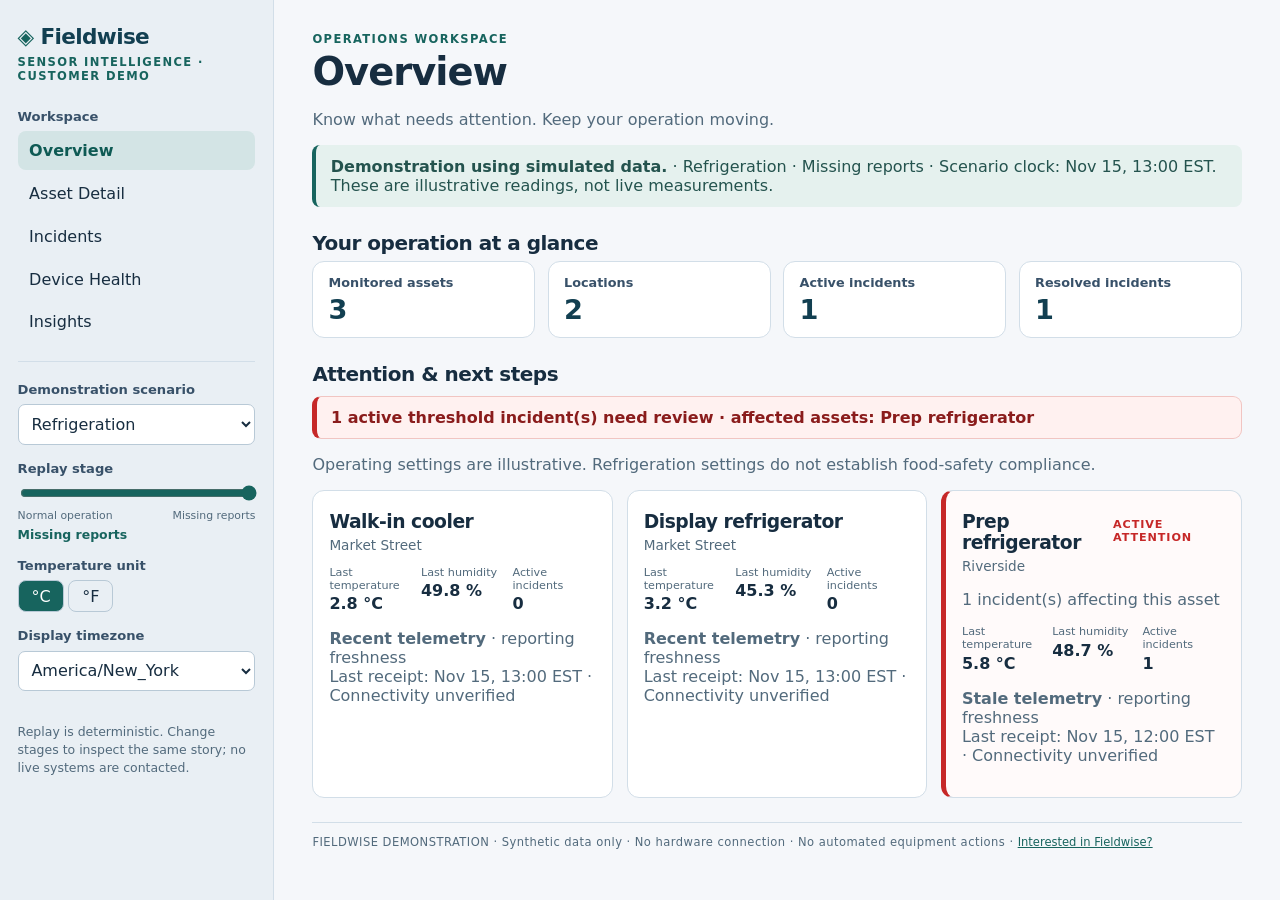
==== index.html @ 1389ee79 "Initial Fieldwise public demo" ====
<!doctype html>
<html lang="en">
<head>
  <meta charset="utf-8">
  <meta name="viewport" content="width=device-width, initial-scale=1">
  <meta name="description" content="Fieldwise synthetic operations demonstration">
  <title>Fieldwise | Operations demo</title>
  <link rel="stylesheet" href="./styles.css">
  <style>
    a, .contact-trigger { color: var(--teal); }
    .contact-trigger { background: none; border: 0; padding: 0; text-decoration: underline; }
    dialog { border: 0; border-radius: 14px; box-shadow: 0 18px 60px #172d4040; color: var(--ink); max-width: 520px; padding: 0; width: calc(100% - 2rem); }
    dialog::backdrop { background: #172d4066; }
    dialog form { padding: 1.25rem 1.35rem 1.35rem; }
    .modal-header { align-items: flex-start; display: flex; justify-content: space-between; gap: 1rem; }
    .modal-header h2 { margin-top: .1rem; }
    .modal-close { background: transparent; border: 0; color: var(--muted); font-size: 1.7rem; line-height: 1; padding: .1rem .25rem; }
    .form-label { color: #385169; display: block; font-size: .82rem; font-weight: 700; margin: .9rem 0 .35rem; }
    .form-label span { color: var(--red); }
    .contact-form input, .contact-form textarea, dialog input, dialog textarea { border: 1px solid #b8c9d6; border-radius: 7px; color: var(--ink); padding: .6rem; width: 100%; }
    dialog textarea { min-height: 110px; resize: vertical; }
    .modal-actions { display: flex; gap: .6rem; justify-content: flex-end; margin-top: 1rem; }
    .primary-button, .secondary-button { border: 0; border-radius: 7px; padding: .6rem .85rem; }
    .primary-button { background: var(--teal); color: #fff; }
    .secondary-button { background: #e9eff4; color: var(--ink); }
    .form-status { min-height: 1.4rem; margin-top: .7rem; }
    .honeypot { display: none !important; }
    .form-status.success { margin: .7rem 0 0; }
    .form-status.failure { background: #fff1f0; border-left: 4px solid var(--red); color: #8a1c1c; padding: .55rem .7rem; }
    @media (max-width: 760px) { dialog { max-height: 92vh; overflow: auto; } }
  </style>
</head>
<body>
  <div class="shell">
    <aside class="sidebar" id="sidebar">
      <div class="brand"><span>◈</span> Fieldwise</div>
      <p class="eyebrow">SENSOR INTELLIGENCE · CUSTOMER DEMO</p>
      <label class="label">Workspace</label><nav id="nav" aria-label="Workspace"></nav>
      <hr>
      <label class="label" for="scenario">Demonstration scenario</label>
      <select id="scenario"><option>Refrigeration</option><option>Building environment</option></select>
      <label class="label" for="stage">Replay stage</label>
      <input id="stage" type="range" min="24" max="60" value="60">
      <div class="range-labels"><span>Normal operation</span><span>Missing reports</span></div><output id="stage-name"></output>
      <label class="label">Temperature unit</label><div class="segmented"><button data-unit="°C" class="active">°C</button><button data-unit="°F">°F</button></div>
      <label class="label" for="timezone">Display timezone</label>
      <select id="timezone"><option value="America/New_York">America/New_York</option><option value="UTC">UTC</option></select>
      <p class="sidebar-note">Replay is deterministic. Change stages to inspect the same story; no live systems are contacted.</p>
    </aside>
    <button class="mobile-menu" id="mobile-menu" aria-label="Open navigation">☰</button>
    <main><div class="mobile-brand brand">◈ Fieldwise</div><div id="app"></div><footer>FIELDWISE DEMONSTRATION · Synthetic data only · No hardware connection · No automated equipment actions · <button class="contact-trigger" id="contact-open" type="button">Interested in Fieldwise?</button></footer></main>
  </div>
  <dialog id="contact-dialog" aria-labelledby="contact-title">
    <form id="contact-form" method="post" action="https://formspree.io/f/xnpdpzbl">
      <div class="modal-header"><div><p class="demo-tag">FIELDWISE DEMONSTRATION</p><h2 id="contact-title">Interested in Fieldwise?</h2></div><button class="modal-close" id="contact-close" type="button" aria-label="Close contact form">×</button></div>
      <p class="caption">Tell us how we can follow up. Contact submissions are processed by Formspree.</p>
      <label class="form-label" for="contact-name">Name <span aria-hidden="true">*</span></label>
      <input id="contact-name" name="name" type="text" autocomplete="name" required>
      <label class="form-label" for="contact-email">Email <span aria-hidden="true">*</span></label>
      <input id="contact-email" name="email" type="email" autocomplete="email" required>
      <label class="form-label" for="contact-message">Message <span aria-hidden="true">*</span></label>
      <textarea id="contact-message" name="message" rows="5" required></textarea>
      <input class="honeypot" type="text" name="_gotcha" tabindex="-1" autocomplete="off" aria-hidden="true">
      <div id="contact-status" class="form-status" role="status" aria-live="polite"></div>
      <div class="modal-actions"><button class="secondary-button" id="contact-cancel" type="button">Cancel</button><button class="primary-button" id="contact-submit" type="submit">Send inquiry</button></div>
    </form>
  </dialog>
  <script src="./app.js"></script>
</body>
</html>
---- styles.css ----
:root{--ink:#172d40;--muted:#526a7c;--teal:#17645e;--blue:#245b9b;--red:#c62828;--amber:#b26a00;--line:#d2dee8;--bg:#f5f7fa;--side:#e9eff4;font-family:Inter,ui-sans-serif,system-ui,-apple-system,"Segoe UI",sans-serif}*{box-sizing:border-box}body{margin:0;background:var(--bg);color:var(--ink)}button,select,input{font:inherit;cursor:pointer}.shell{display:grid;grid-template-columns:274px minmax(0,1fr);min-height:100vh}.sidebar{background:var(--side);border-right:1px solid var(--line);padding:1.5rem 1.1rem}.brand{color:#123f51;font-size:1.35rem;font-weight:800;letter-spacing:-.03em}.brand span{color:var(--teal)}.eyebrow,.demo-tag{color:var(--teal);font-size:.72rem;font-weight:800;letter-spacing:.12em}.eyebrow{margin:.35rem 0 1.65rem}.label{display:block;color:#385169;font-size:.82rem;font-weight:700;margin:1rem 0 .45rem}#nav{display:grid;gap:.25rem}#nav button,.segmented button{border:0;border-radius:8px;background:transparent;color:var(--ink);padding:.62rem .72rem;text-align:left}#nav button:hover,.segmented button:hover{background:#dbe6ee}#nav button.active{background:#d3e4e5;color:#0e5a54;font-weight:800}hr{border:0;border-top:1px solid var(--line);margin:1.25rem 0}select,input[type=range]{width:100%}select{border:1px solid #b8c9d6;border-radius:7px;background:#fff;color:var(--ink);padding:.55rem}.range-labels{display:flex;justify-content:space-between;color:var(--muted);font-size:.68rem;margin-top:.25rem}input[type=range]{accent-color:var(--teal)}output{display:block;color:var(--teal);font-size:.78rem;font-weight:800;margin-top:.3rem}.segmented{display:flex;gap:.25rem}.segmented button{border:1px solid #b8c9d6;padding:.35rem .8rem;text-align:center}.segmented button.active{background:var(--teal);color:#fff}.sidebar-note{color:var(--muted);font-size:.78rem;line-height:1.45;margin-top:2rem}main{min-width:0;max-width:1480px;padding:2rem clamp(1rem,3vw,3rem) 1rem;width:100%}.mobile-brand,.mobile-menu{display:none}h1,h2,h3{letter-spacing:-.025em;margin:.2rem 0 .35rem}h1{font-size:clamp(1.8rem,3vw,2.5rem)}h2{font-size:1.25rem;margin-top:1.5rem}.subtitle,.caption{color:var(--muted)}.notice{background:#e5f1ee;border-left:4px solid var(--teal);border-radius:8px;color:#24534e;padding:.75rem .9rem;margin:1rem 0}.metrics{display:grid;grid-template-columns:repeat(4,minmax(0,1fr));gap:.8rem}.metric,.card,.chart-card,.table-wrap{background:#fff;border:1px solid var(--line);border-radius:12px}.metric{padding:.8rem .95rem}.metric-label{color:#385169;font-size:.8rem;font-weight:700}.metric-value{color:#123f51;font-size:1.7rem;font-weight:800;margin-top:.25rem}.alert,.success,.warning{border-radius:9px;padding:.7rem .85rem;margin:.6rem 0;font-weight:700}.alert{background:#fff1f0;border:1px solid #f1c5c2;border-left:5px solid var(--red);color:#8a1c1c}.warning{background:#fff7e6;border:1px solid #ecd6a3;border-left:5px solid var(--amber);color:#775000}.success{background:#eff8f3;border:1px solid #c6e2d2;border-left:5px solid #4f7c6d;color:#426056}.cards{display:grid;grid-template-columns:repeat(auto-fit,minmax(270px,1fr));gap:.85rem}.card{padding:1rem}.card.active{border-left:5px solid var(--red);background:#fffafa}.card.stale{border-left:5px solid var(--amber);background:#fffdf7}.card-head{display:flex;justify-content:space-between;gap:.5rem;align-items:baseline}.status{color:var(--red);font-size:.7rem;font-weight:900;letter-spacing:.08em;text-transform:uppercase}.status.stale{color:var(--amber)}.meta{color:var(--muted);font-size:.85rem;margin:0 0 .8rem}.stats{display:grid;grid-template-columns:repeat(3,1fr);gap:.5rem}.stat-label{color:var(--muted);font-size:.7rem}.stat-value{font-weight:800;margin-top:.15rem}.toolbar{display:flex;flex-wrap:wrap;gap:.75rem;align-items:end;margin:1rem 0}.toolbar label{color:var(--muted);font-size:.8rem;font-weight:700}.toolbar select{min-width:190px;margin-top:.3rem}.chart-card{padding:.7rem .8rem .4rem;margin:.65rem 0 1rem;overflow:hidden}.chart-card svg{display:block;height:auto;width:100%}.legend{display:flex;flex-wrap:wrap;gap:1rem;color:var(--muted);font-size:.76rem;padding:.25rem .4rem .45rem}.legend span{display:inline-flex;align-items:center;gap:.35rem}.swatch{display:inline-block;height:3px;width:20px}.threshold-swatch{border-top:2px dashed #8a6d3b;height:0}.dot-swatch{background:var(--red);border-radius:50%;height:9px;width:9px}table{border-collapse:collapse;min-width:760px;width:100%}.table-wrap{overflow-x:auto}th,td{border-bottom:1px solid #e5ebef;padding:.65rem .7rem;text-align:left;vertical-align:top}th{background:#f2f6f8;color:#385169;font-size:.74rem;text-transform:uppercase}td{font-size:.82rem}tr.active{background:#fff4f2;color:#6d1a1a}tr.resolved{background:#f5faf7;color:#426056}.badge{border-radius:999px;font-size:.68rem;font-weight:900;padding:.2rem .45rem;text-transform:uppercase}.badge.active{background:#f8d3d0;color:#8a1c1c}.badge.resolved{background:#d9ede1;color:#426056}.insight{margin-bottom:.65rem}.insight strong{color:#123f51}footer{border-top:1px solid var(--line);color:var(--muted);font-size:.72rem;letter-spacing:.04em;margin-top:1.5rem;padding-top:.8rem}.empty{color:var(--muted);padding:1rem;text-align:center}.grid-line{stroke:#e3e9ee;stroke-width:1}.measurement-line{fill:none;stroke-width:2.5}.measurement-dot{fill:#fff;stroke:currentColor;stroke-width:1.5}.excursion-dot{fill:var(--red);stroke:#fff;stroke-width:1.5}.threshold-line{stroke:#8a6d3b;stroke-dasharray:5 4;stroke-width:1.5}.threshold-label{fill:#6f5b2e;font-size:12px}.axis-label{fill:#526a7c;font-size:11px}.axis-title{fill:#526a7c;font-size:11px;font-weight:700}@media(max-width:760px){.shell{display:block}.sidebar{box-shadow:8px 0 18px #172d4020;height:100%;left:0;max-width:290px;position:fixed;top:0;transform:translateX(-105%);transition:transform .2s;width:84vw;z-index:5}.sidebar.open{transform:translateX(0)}.mobile-menu{background:var(--teal);border:0;border-radius:50%;color:#fff;display:block;font-size:1.1rem;height:42px;position:fixed;right:1rem;top:1rem;width:42px;z-index:4}.mobile-brand{display:block;margin-bottom:2.2rem}.metrics{grid-template-columns:repeat(2,minmax(0,1fr))}.stats{grid-template-columns:1fr}main{padding:1rem}.card-head{align-items:flex-start;flex-direction:column}}
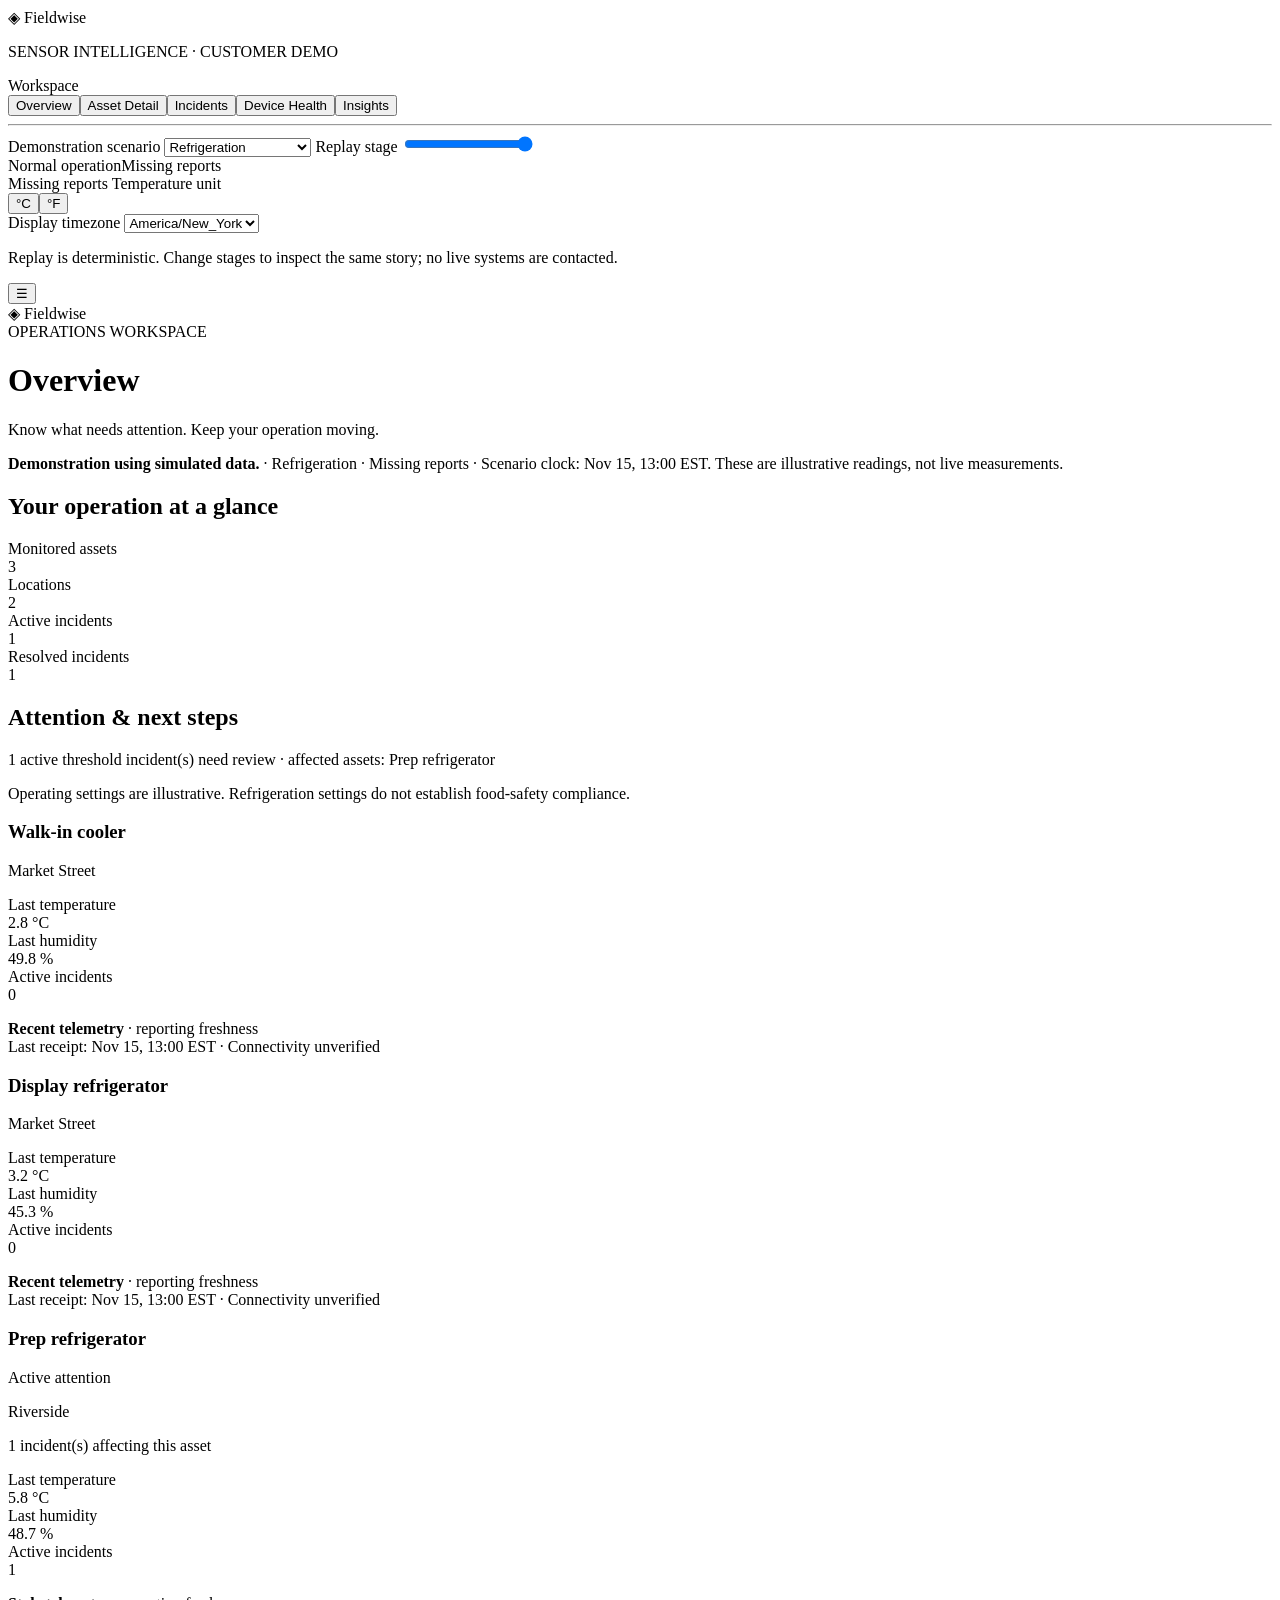
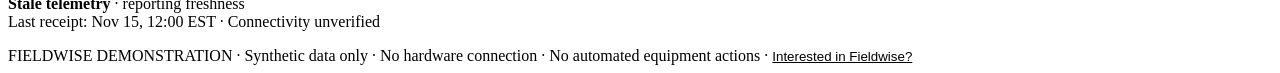
==== commit 60646635: "feat: improve mobile accessibility and incident presentation" ====
--- a/index.html
+++ b/index.html
@@ -31,11 +31,12 @@
   </style>
 </head>
 <body>
+  <a class="skip-link" href="#main-content">Skip to main content</a>
   <div class="shell">
-    <aside class="sidebar" id="sidebar">
+    <aside class="sidebar" id="sidebar" aria-labelledby="workspace-label" tabindex="-1">
       <div class="brand"><span>◈</span> Fieldwise</div>
       <p class="eyebrow">SENSOR INTELLIGENCE · CUSTOMER DEMO</p>
-      <label class="label">Workspace</label><nav id="nav" aria-label="Workspace"></nav>
+      <label class="label" id="workspace-label">Workspace</label><nav id="nav" aria-label="Workspace"></nav>
       <hr>
       <label class="label" for="scenario">Demonstration scenario</label>
       <select id="scenario"><option>Refrigeration</option><option>Building environment</option></select>
@@ -47,8 +48,9 @@
       <select id="timezone"><option value="America/New_York">America/New_York</option><option value="UTC">UTC</option></select>
       <p class="sidebar-note">Replay is deterministic. Change stages to inspect the same story; no live systems are contacted.</p>
     </aside>
-    <button class="mobile-menu" id="mobile-menu" aria-label="Open navigation">☰</button>
-    <main><div class="mobile-brand brand">◈ Fieldwise</div><div id="app"></div><footer>FIELDWISE DEMONSTRATION · Synthetic data only · No hardware connection · No automated equipment actions · <button class="contact-trigger" id="contact-open" type="button">Interested in Fieldwise?</button></footer></main>
+    <button class="mobile-menu" id="mobile-menu" aria-label="Open navigation" aria-controls="sidebar" aria-expanded="false">☰</button>
+    <div class="mobile-backdrop" id="mobile-backdrop" hidden></div>
+    <main id="main-content" tabindex="-1"><div class="mobile-brand brand">◈ Fieldwise</div><div id="app"></div><footer>FIELDWISE DEMONSTRATION · Synthetic data only · No hardware connection · No automated equipment actions · <button class="contact-trigger" id="contact-open" type="button">Interested in Fieldwise?</button></footer></main>
   </div>
   <dialog id="contact-dialog" aria-labelledby="contact-title">
     <form id="contact-form" method="post" action="https://formspree.io/f/xnpdpzbl">
--- a/styles.css
+++ b/styles.css
@@ -1 +1 @@
-:root{--ink:#172d40;--muted:#526a7c;--teal:#17645e;--blue:#245b9b;--red:#c62828;--amber:#b26a00;--line:#d2dee8;--bg:#f5f7fa;--side:#e9eff4;font-family:Inter,ui-sans-serif,system-ui,-apple-system,"Segoe UI",sans-serif}*{box-sizing:border-box}body{margin:0;background:var(--bg);color:var(--ink)}button,select,input{font:inherit;cursor:pointer}.shell{display:grid;grid-template-columns:274px minmax(0,1fr);min-height:100vh}.sidebar{background:var(--side);border-right:1px solid var(--line);padding:1.5rem 1.1rem}.brand{color:#123f51;font-size:1.35rem;font-weight:800;letter-spacing:-.03em}.brand span{color:var(--teal)}.eyebrow,.demo-tag{color:var(--teal);font-size:.72rem;font-weight:800;letter-spacing:.12em}.eyebrow{margin:.35rem 0 1.65rem}.label{display:block;color:#385169;font-size:.82rem;font-weight:700;margin:1rem 0 .45rem}#nav{display:grid;gap:.25rem}#nav button,.segmented button{border:0;border-radius:8px;background:transparent;color:var(--ink);padding:.62rem .72rem;text-align:left}#nav button:hover,.segmented button:hover{background:#dbe6ee}#nav button.active{background:#d3e4e5;color:#0e5a54;font-weight:800}hr{border:0;border-top:1px solid var(--line);margin:1.25rem 0}select,input[type=range]{width:100%}select{border:1px solid #b8c9d6;border-radius:7px;background:#fff;color:var(--ink);padding:.55rem}.range-labels{display:flex;justify-content:space-between;color:var(--muted);font-size:.68rem;margin-top:.25rem}input[type=range]{accent-color:var(--teal)}output{display:block;color:var(--teal);font-size:.78rem;font-weight:800;margin-top:.3rem}.segmented{display:flex;gap:.25rem}.segmented button{border:1px solid #b8c9d6;padding:.35rem .8rem;text-align:center}.segmented button.active{background:var(--teal);color:#fff}.sidebar-note{color:var(--muted);font-size:.78rem;line-height:1.45;margin-top:2rem}main{min-width:0;max-width:1480px;padding:2rem clamp(1rem,3vw,3rem) 1rem;width:100%}.mobile-brand,.mobile-menu{display:none}h1,h2,h3{letter-spacing:-.025em;margin:.2rem 0 .35rem}h1{font-size:clamp(1.8rem,3vw,2.5rem)}h2{font-size:1.25rem;margin-top:1.5rem}.subtitle,.caption{color:var(--muted)}.notice{background:#e5f1ee;border-left:4px solid var(--teal);border-radius:8px;color:#24534e;padding:.75rem .9rem;margin:1rem 0}.metrics{display:grid;grid-template-columns:repeat(4,minmax(0,1fr));gap:.8rem}.metric,.card,.chart-card,.table-wrap{background:#fff;border:1px solid var(--line);border-radius:12px}.metric{padding:.8rem .95rem}.metric-label{color:#385169;font-size:.8rem;font-weight:700}.metric-value{color:#123f51;font-size:1.7rem;font-weight:800;margin-top:.25rem}.alert,.success,.warning{border-radius:9px;padding:.7rem .85rem;margin:.6rem 0;font-weight:700}.alert{background:#fff1f0;border:1px solid #f1c5c2;border-left:5px solid var(--red);color:#8a1c1c}.warning{background:#fff7e6;border:1px solid #ecd6a3;border-left:5px solid var(--amber);color:#775000}.success{background:#eff8f3;border:1px solid #c6e2d2;border-left:5px solid #4f7c6d;color:#426056}.cards{display:grid;grid-template-columns:repeat(auto-fit,minmax(270px,1fr));gap:.85rem}.card{padding:1rem}.card.active{border-left:5px solid var(--red);background:#fffafa}.card.stale{border-left:5px solid var(--amber);background:#fffdf7}.card-head{display:flex;justify-content:space-between;gap:.5rem;align-items:baseline}.status{color:var(--red);font-size:.7rem;font-weight:900;letter-spacing:.08em;text-transform:uppercase}.status.stale{color:var(--amber)}.meta{color:var(--muted);font-size:.85rem;margin:0 0 .8rem}.stats{display:grid;grid-template-columns:repeat(3,1fr);gap:.5rem}.stat-label{color:var(--muted);font-size:.7rem}.stat-value{font-weight:800;margin-top:.15rem}.toolbar{display:flex;flex-wrap:wrap;gap:.75rem;align-items:end;margin:1rem 0}.toolbar label{color:var(--muted);font-size:.8rem;font-weight:700}.toolbar select{min-width:190px;margin-top:.3rem}.chart-card{padding:.7rem .8rem .4rem;margin:.65rem 0 1rem;overflow:hidden}.chart-card svg{display:block;height:auto;width:100%}.legend{display:flex;flex-wrap:wrap;gap:1rem;color:var(--muted);font-size:.76rem;padding:.25rem .4rem .45rem}.legend span{display:inline-flex;align-items:center;gap:.35rem}.swatch{display:inline-block;height:3px;width:20px}.threshold-swatch{border-top:2px dashed #8a6d3b;height:0}.dot-swatch{background:var(--red);border-radius:50%;height:9px;width:9px}table{border-collapse:collapse;min-width:760px;width:100%}.table-wrap{overflow-x:auto}th,td{border-bottom:1px solid #e5ebef;padding:.65rem .7rem;text-align:left;vertical-align:top}th{background:#f2f6f8;color:#385169;font-size:.74rem;text-transform:uppercase}td{font-size:.82rem}tr.active{background:#fff4f2;color:#6d1a1a}tr.resolved{background:#f5faf7;color:#426056}.badge{border-radius:999px;font-size:.68rem;font-weight:900;padding:.2rem .45rem;text-transform:uppercase}.badge.active{background:#f8d3d0;color:#8a1c1c}.badge.resolved{background:#d9ede1;color:#426056}.insight{margin-bottom:.65rem}.insight strong{color:#123f51}footer{border-top:1px solid var(--line);color:var(--muted);font-size:.72rem;letter-spacing:.04em;margin-top:1.5rem;padding-top:.8rem}.empty{color:var(--muted);padding:1rem;text-align:center}.grid-line{stroke:#e3e9ee;stroke-width:1}.measurement-line{fill:none;stroke-width:2.5}.measurement-dot{fill:#fff;stroke:currentColor;stroke-width:1.5}.excursion-dot{fill:var(--red);stroke:#fff;stroke-width:1.5}.threshold-line{stroke:#8a6d3b;stroke-dasharray:5 4;stroke-width:1.5}.threshold-label{fill:#6f5b2e;font-size:12px}.axis-label{fill:#526a7c;font-size:11px}.axis-title{fill:#526a7c;font-size:11px;font-weight:700}@media(max-width:760px){.shell{display:block}.sidebar{box-shadow:8px 0 18px #172d4020;height:100%;left:0;max-width:290px;position:fixed;top:0;transform:translateX(-105%);transition:transform .2s;width:84vw;z-index:5}.sidebar.open{transform:translateX(0)}.mobile-menu{background:var(--teal);border:0;border-radius:50%;color:#fff;display:block;font-size:1.1rem;height:42px;position:fixed;right:1rem;top:1rem;width:42px;z-index:4}.mobile-brand{display:block;margin-bottom:2.2rem}.metrics{grid-template-columns:repeat(2,minmax(0,1fr))}.stats{grid-template-columns:1fr}main{padding:1rem}.card-head{align-items:flex-start;flex-direction:column}}
+.skip-link{background:#fff;color:var(--ink);left:1rem;padding:.6rem .8rem;position:fixed;top:.75rem;transform:translateY(-200%);transition:transform .15s;z-index:10}.skip-link:focus{transform:translateY(0)}:focus-visible{outline:3px solid #d47b00;outline-offset:3px}.sr-only{height:1px;margin:-1px;overflow:hidden;padding:0;position:absolute;width:1px;clip:rect(0,0,0,0);white-space:nowrap}.mobile-backdrop{background:#172d4066;inset:0;position:fixed;z-index:4}.incident-cards{display:none}.incident-card{background:#fff;border:1px solid var(--line);border-radius:12px;padding:1rem}.incident-card.active{border-left:5px solid var(--red);background:#fffafa}.incident-card.resolved{border-left:5px solid #4f7c6d;background:#f5faf7}.incident-card-head{align-items:center;display:flex;justify-content:space-between;gap:.75rem}.incident-card dl{display:grid;gap:.65rem;grid-template-columns:repeat(2,minmax(0,1fr));margin:1rem 0 0}.incident-card dl div{min-width:0}.incident-card dt{color:var(--muted);font-size:.7rem;font-weight:700;text-transform:uppercase}.incident-card dd{margin:.15rem 0 0;overflow-wrap:anywhere}@media(max-width:760px){.sidebar{z-index:6}.mobile-menu{z-index:7}.incident-table{display:none}.incident-cards{display:grid;gap:.75rem}.incident-card dl{grid-template-columns:1fr 1fr}}@media(prefers-reduced-motion:reduce){*,*::before,*::after{scroll-behavior:auto!important;transition-duration:.01ms!important;animation-duration:.01ms!important;animation-iteration-count:1!important}}
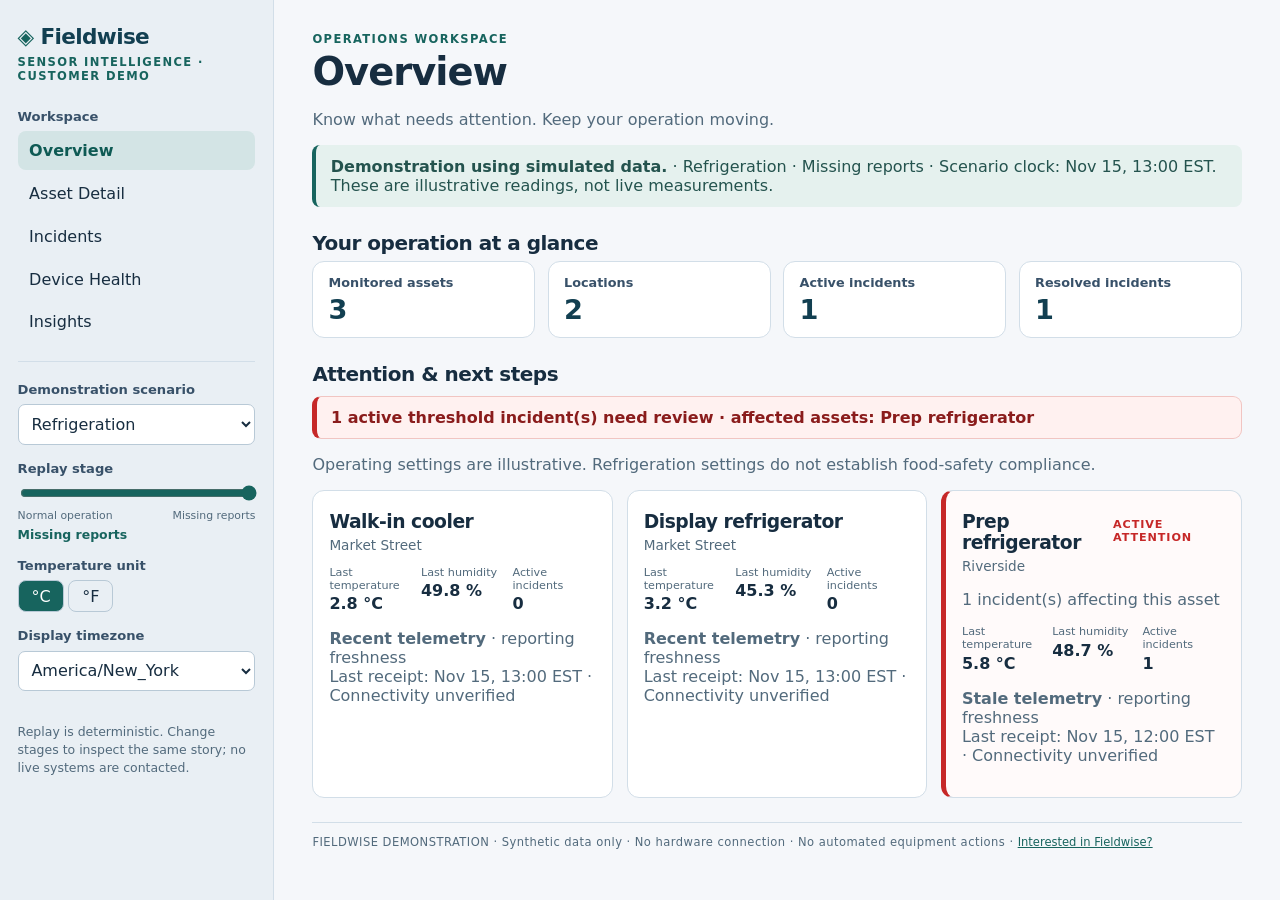
==== commit ac623a28: "fix: finalize Release 1 mobile accessibility Co-authored-by: Copilot <223556219+Copilot@users.norepl" ====
--- a/index.html
+++ b/index.html
@@ -32,6 +32,7 @@
 </head>
 <body>
   <a class="skip-link" href="#main-content">Skip to main content</a>
+  <p class="sr-only" id="view-status" role="status" aria-live="polite" aria-atomic="true"></p>
   <div class="shell">
     <aside class="sidebar" id="sidebar" aria-labelledby="workspace-label" tabindex="-1">
       <div class="brand"><span>◈</span> Fieldwise</div>
--- a/styles.css
+++ b/styles.css
@@ -1 +1,17 @@
+:root{--ink:#172d40;--muted:#526a7c;--teal:#17645e;--blue:#245b9b;--red:#c62828;--amber:#b26a00;--line:#d2dee8;--bg:#f5f7fa;--side:#e9eff4;font-family:Inter,ui-sans-serif,system-ui,-apple-system,"Segoe UI",sans-serif}*{box-sizing:border-box}body{margin:0;background:var(--bg);color:var(--ink)}button,select,input{font:inherit;cursor:pointer}.shell{display:grid;grid-template-columns:274px minmax(0,1fr);min-height:100vh}.sidebar{background:var(--side);border-right:1px solid var(--line);padding:1.5rem 1.1rem}.brand{color:#123f51;font-size:1.35rem;font-weight:800;letter-spacing:-.03em}.brand span{color:var(--teal)}.eyebrow,.demo-tag{color:var(--teal);font-size:.72rem;font-weight:800;letter-spacing:.12em}.eyebrow{margin:.35rem 0 1.65rem}.label{display:block;color:#385169;font-size:.82rem;font-weight:700;margin:1rem 0 .45rem}#nav{display:grid;gap:.25rem}#nav button,.segmented button{border:0;border-radius:8px;background:transparent;color:var(--ink);padding:.62rem .72rem;text-align:left}#nav button:hover,.segmented button:hover{background:#dbe6ee}#nav button.active{background:#d3e4e5;color:#0e5a54;font-weight:800}hr{border:0;border-top:1px solid var(--line);margin:1.25rem 0}select,input[type=range]{width:100%}select{border:1px solid #b8c9d6;border-radius:7px;background:#fff;color:var(--ink);padding:.55rem}.range-labels{display:flex;justify-content:space-between;color:var(--muted);font-size:.68rem;margin-top:.25rem}input[type=range]{accent-color:var(--teal)}output{display:block;color:var(--teal);font-size:.78rem;font-weight:800;margin-top:.3rem}.segmented{display:flex;gap:.25rem}.segmented button{border:1px solid #b8c9d6;padding:.35rem .8rem;text-align:center}.segmented button.active{background:var(--teal);color:#fff}.sidebar-note{color:var(--muted);font-size:.78rem;line-height:1.45;margin-top:2rem}main{min-width:0;max-width:1480px;padding:2rem clamp(1rem,3vw,3rem) 1rem;width:100%}.mobile-brand,.mobile-menu{display:none}h1,h2,h3{letter-spacing:-.025em;margin:.2rem 0 .35rem}h1{font-size:clamp(1.8rem,3vw,2.5rem)}h2{font-size:1.25rem;margin-top:1.5rem}.subtitle,.caption{color:var(--muted)}.notice{background:#e5f1ee;border-left:4px solid var(--teal);border-radius:8px;color:#24534e;padding:.75rem .9rem;margin:1rem 0}.metrics{display:grid;grid-template-columns:repeat(4,minmax(0,1fr));gap:.8rem}.metric,.card,.chart-card,.table-wrap{background:#fff;border:1px solid var(--line);border-radius:12px}.metric{padding:.8rem .95rem}.metric-label{color:#385169;font-size:.8rem;font-weight:700}.metric-value{color:#123f51;font-size:1.7rem;font-weight:800;margin-top:.25rem}.alert,.success,.warning{border-radius:9px;padding:.7rem .85rem;margin:.6rem 0;font-weight:700}.alert{background:#fff1f0;border:1px solid #f1c5c2;border-left:5px solid var(--red);color:#8a1c1c}.warning{background:#fff7e6;border:1px solid #ecd6a3;border-left:5px solid var(--amber);color:#775000}.success{background:#eff8f3;border:1px solid #c6e2d2;border-left:5px solid #4f7c6d;color:#426056}.cards{display:grid;grid-template-columns:repeat(auto-fit,minmax(270px,1fr));gap:.85rem}.card{padding:1rem}.card.active{border-left:5px solid var(--red);background:#fffafa}.card.stale{border-left:5px solid var(--amber);background:#fffdf7}.card-head{display:flex;justify-content:space-between;gap:.5rem;align-items:baseline}.status{color:var(--red);font-size:.7rem;font-weight:900;letter-spacing:.08em;text-transform:uppercase}.status.stale{color:var(--amber)}.meta{color:var(--muted);font-size:.85rem;margin:0 0 .8rem}.stats{display:grid;grid-template-columns:repeat(3,1fr);gap:.5rem}.stat-label{color:var(--muted);font-size:.7rem}.stat-value{font-weight:800;margin-top:.15rem}.toolbar{display:flex;flex-wrap:wrap;gap:.75rem;align-items:end;margin:1rem 0}.toolbar label{color:var(--muted);font-size:.8rem;font-weight:700}.toolbar select{min-width:190px;margin-top:.3rem}.chart-card{padding:.7rem .8rem .4rem;margin:.65rem 0 1rem;overflow:hidden}.chart-card svg{display:block;height:auto;width:100%}.legend{display:flex;flex-wrap:wrap;gap:1rem;color:var(--muted);font-size:.76rem;padding:.25rem .4rem .45rem}.legend span{display:inline-flex;align-items:center;gap:.35rem}.swatch{display:inline-block;height:3px;width:20px}.threshold-swatch{border-top:2px dashed #8a6d3b;height:0}.dot-swatch{background:var(--red);border-radius:50%;height:9px;width:9px}table{border-collapse:collapse;min-width:760px;width:100%}.table-wrap{overflow-x:auto}th,td{border-bottom:1px solid #e5ebef;padding:.65rem .7rem;text-align:left;vertical-align:top}th{background:#f2f6f8;color:#385169;font-size:.74rem;text-transform:uppercase}td{font-size:.82rem}tr.active{background:#fff4f2;color:#6d1a1a}tr.resolved{background:#f5faf7;color:#426056}.badge{border-radius:999px;font-size:.68rem;font-weight:900;padding:.2rem .45rem;text-transform:uppercase}.badge.active{background:#f8d3d0;color:#8a1c1c}.badge.resolved{background:#d9ede1;color:#426056}.insight{margin-bottom:.65rem}.insight strong{color:#123f51}footer{border-top:1px solid var(--line);color:var(--muted);font-size:.72rem;letter-spacing:.04em;margin-top:1.5rem;padding-top:.8rem}.empty{color:var(--muted);padding:1rem;text-align:center}.grid-line{stroke:#e3e9ee;stroke-width:1}.measurement-line{fill:none;stroke-width:2.5}.measurement-dot{fill:#fff;stroke:currentColor;stroke-width:1.5}.excursion-dot{fill:var(--red);stroke:#fff;stroke-width:1.5}.threshold-line{stroke:#8a6d3b;stroke-dasharray:5 4;stroke-width:1.5}.threshold-label{fill:#6f5b2e;font-size:12px}.axis-label{fill:#526a7c;font-size:11px}.axis-title{fill:#526a7c;font-size:11px;font-weight:700}@media(max-width:760px){.shell{display:block}.sidebar{box-shadow:8px 0 18px #172d4020;height:100%;left:0;max-width:290px;position:fixed;top:0;transform:translateX(-105%);transition:transform .2s;width:84vw;z-index:5}.sidebar.open{transform:translateX(0)}.mobile-menu{background:var(--teal);border:0;border-radius:50%;color:#fff;display:block;font-size:1.1rem;height:42px;position:fixed;right:1rem;top:1rem;width:42px;z-index:4}.mobile-brand{display:block;margin-bottom:2.2rem}.metrics{grid-template-columns:repeat(2,minmax(0,1fr))}.stats{grid-template-columns:1fr}main{padding:1rem}.card-head{align-items:flex-start;flex-direction:column}}
 .skip-link{background:#fff;color:var(--ink);left:1rem;padding:.6rem .8rem;position:fixed;top:.75rem;transform:translateY(-200%);transition:transform .15s;z-index:10}.skip-link:focus{transform:translateY(0)}:focus-visible{outline:3px solid #d47b00;outline-offset:3px}.sr-only{height:1px;margin:-1px;overflow:hidden;padding:0;position:absolute;width:1px;clip:rect(0,0,0,0);white-space:nowrap}.mobile-backdrop{background:#172d4066;inset:0;position:fixed;z-index:4}.incident-cards{display:none}.incident-card{background:#fff;border:1px solid var(--line);border-radius:12px;padding:1rem}.incident-card.active{border-left:5px solid var(--red);background:#fffafa}.incident-card.resolved{border-left:5px solid #4f7c6d;background:#f5faf7}.incident-card-head{align-items:center;display:flex;justify-content:space-between;gap:.75rem}.incident-card dl{display:grid;gap:.65rem;grid-template-columns:repeat(2,minmax(0,1fr));margin:1rem 0 0}.incident-card dl div{min-width:0}.incident-card dt{color:var(--muted);font-size:.7rem;font-weight:700;text-transform:uppercase}.incident-card dd{margin:.15rem 0 0;overflow-wrap:anywhere}@media(max-width:760px){.sidebar{z-index:6}.mobile-menu{z-index:7}.incident-table{display:none}.incident-cards{display:grid;gap:.75rem}.incident-card dl{grid-template-columns:1fr 1fr}}@media(prefers-reduced-motion:reduce){*,*::before,*::after{scroll-behavior:auto!important;transition-duration:.01ms!important;animation-duration:.01ms!important;animation-iteration-count:1!important}}
+
+/* Keep narrow layouts contained and all drawer controls reachable. */
+.cards{grid-template-columns:repeat(auto-fit,minmax(min(270px,100%),1fr))}
+.toolbar label{max-width:100%}
+.toolbar select{min-width:0;max-width:100%}
+.status.stale{color:#775000}
+:focus-visible{outline-color:#245b9b}
+@media(max-width:760px){
+  body.navigation-open{overflow:hidden}
+  .sidebar{overflow-y:auto;overscroll-behavior:contain}
+  .sidebar:not(.open){visibility:hidden}
+  .sidebar.open{visibility:visible}
+  .mobile-menu{right:.5rem;top:.5rem}
+  .incident-card-head{flex-wrap:wrap;overflow-wrap:anywhere}
+}
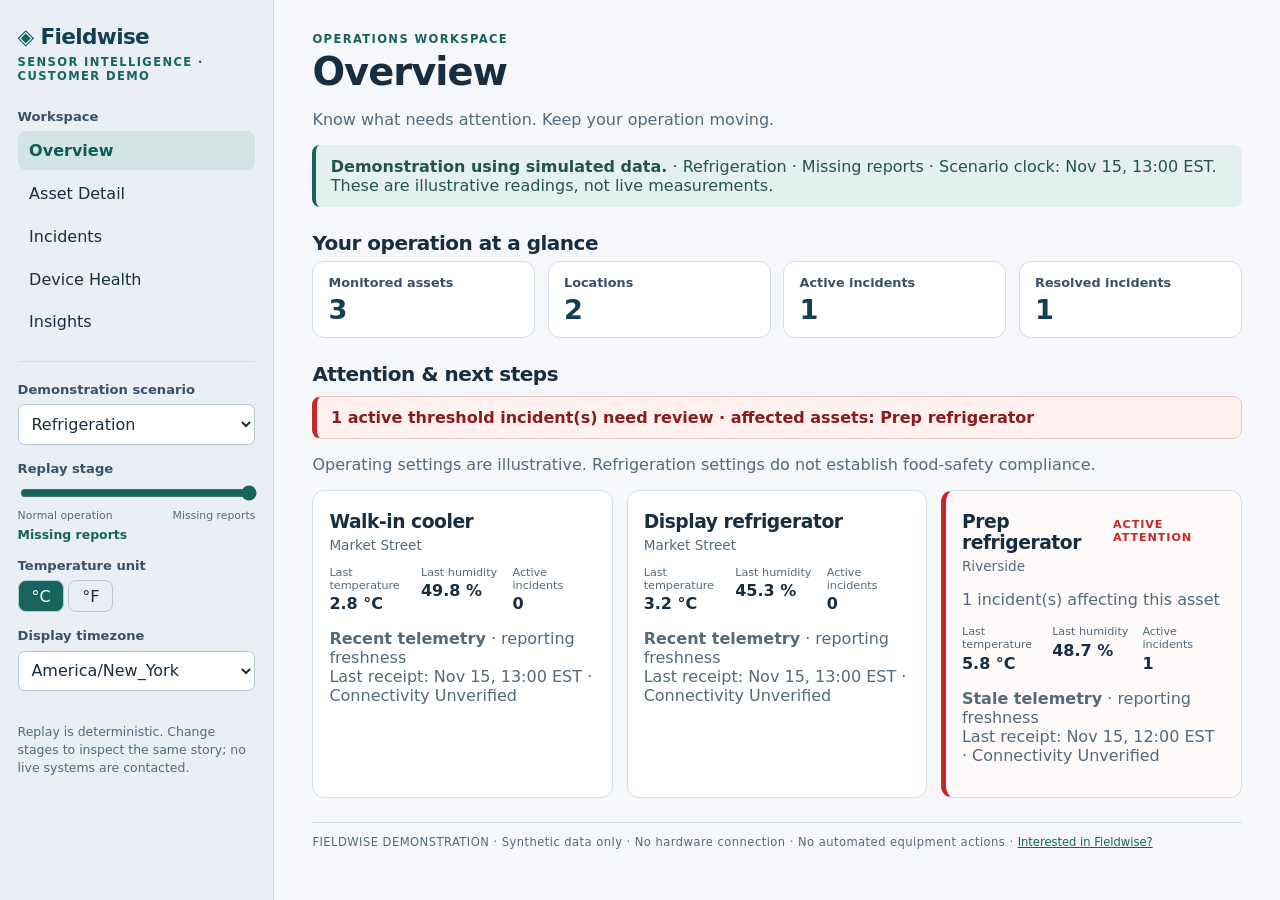
==== commit cca640e7: "refactor: introduce normalized demo data provider Co-authored-by: Copilot <223556219+Copilot@users.n" ====
--- a/index.html
+++ b/index.html
@@ -68,6 +68,6 @@
       <div class="modal-actions"><button class="secondary-button" id="contact-cancel" type="button">Cancel</button><button class="primary-button" id="contact-submit" type="submit">Send inquiry</button></div>
     </form>
   </dialog>
-  <script src="./app.js"></script>
+  <script type="module" src="./app.js"></script>
 </body>
 </html>
